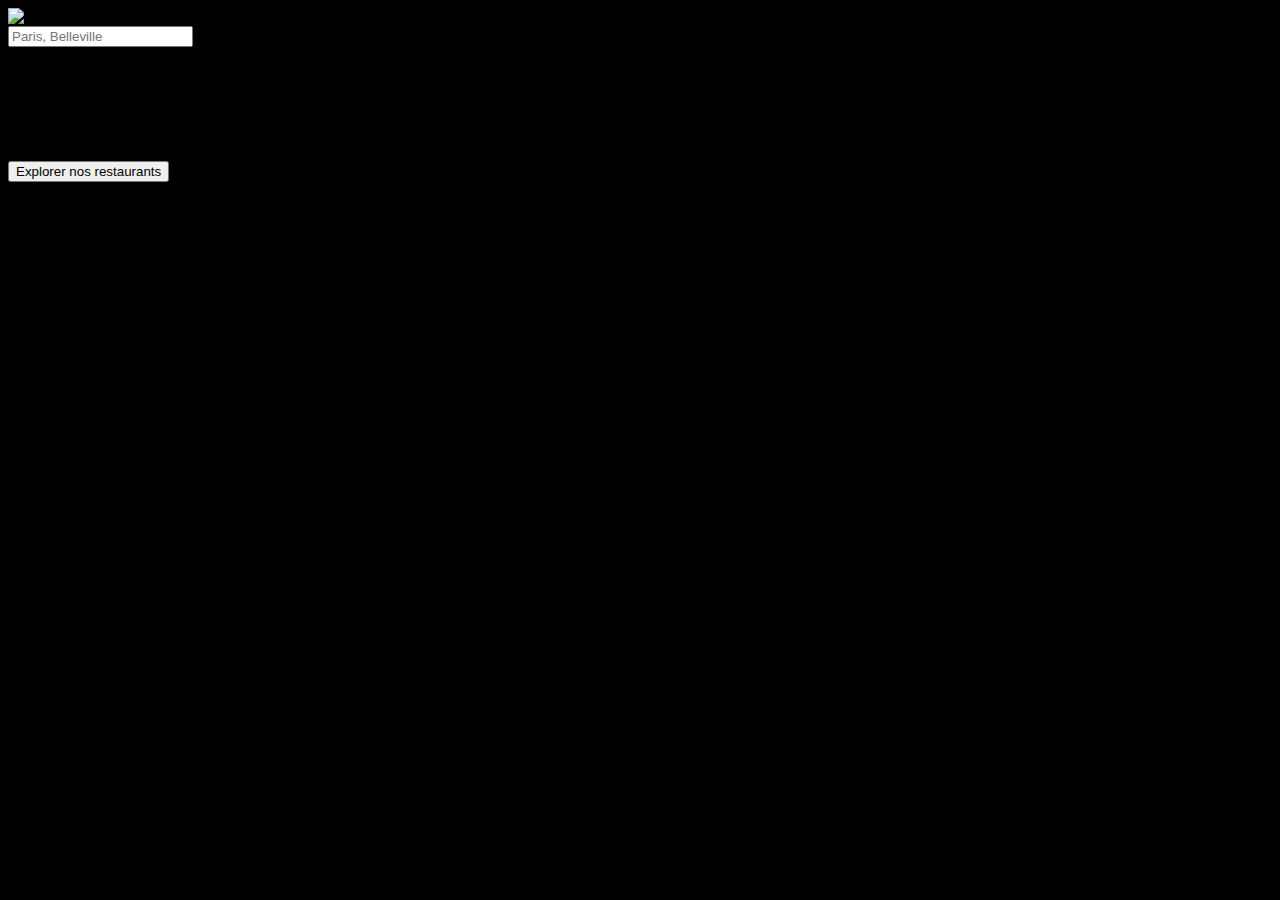
==== index.html @ ef5c5a86 "formulaire" ====
<!DOCTYPE html>
<html lang="fr">
<head>
    <meta charset="UTF-8">
    <meta name="viewport" content="width=device-width, initial-scale=1, maximum-scale=1">
    <link rel="stylesheet" href="style.css" />
    <title>Oh my food</title>
</head>
<body>
    <header>
        <div id="logo">
            <img src="images/logo/ohmyfood.png" alt="Oh my food">
        </div>
    </header>
    <section id="recherche">
        <form>
            <div id="barre-recherche">
                <i id="map" class="fas fa-map-marker-alt"></i>
                <input id="text" type="text" placeholder="Paris, Belleville"/>
            </div>
            <div>
                <h1>Réservez le menu qui vous convient</h1>
                <p>découvrez des restaurants d'exception, séléctionnés par nos soins.</p>
                <button>
                    <span>Explorer nos restaurants</span>
                </button>
            </div>
        </form>
    </section>
</body>
</html>
---- style.css ----
body {
  background: black;
}

/*# sourceMappingURL=style.css.map */
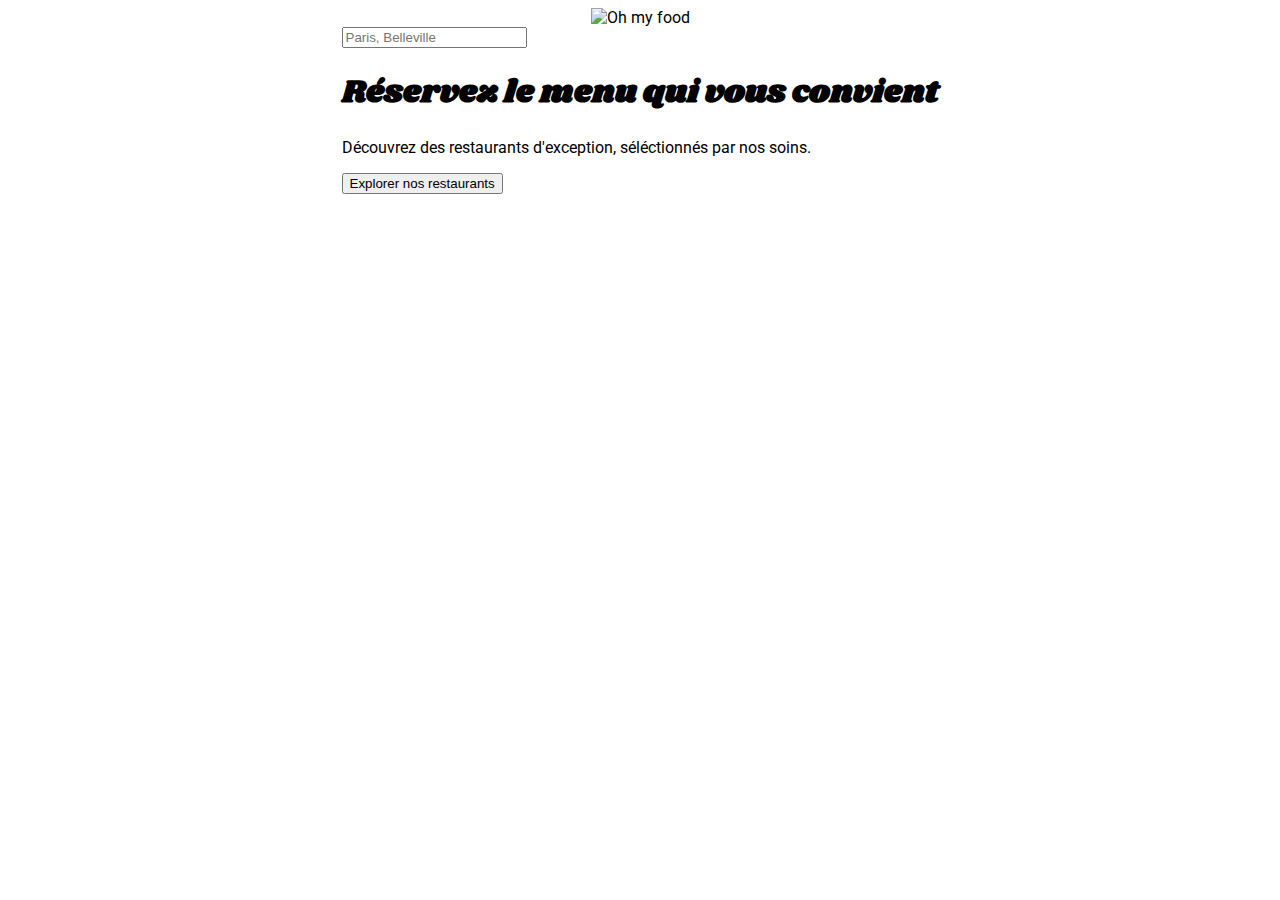
==== commit 659beacc: "alignement fichier" ====
--- a/index.html
+++ b/index.html
@@ -4,6 +4,9 @@
     <meta charset="UTF-8">
     <meta name="viewport" content="width=device-width, initial-scale=1, maximum-scale=1">
     <link rel="stylesheet" href="style.css" />
+    <link rel="preconnect" href="https://fonts.googleapis.com">
+    <link rel="preconnect" href="https://fonts.gstatic.com" crossorigin>
+    <link href="https://fonts.googleapis.com/css2?family=Roboto:wght@400;700&family=Shrikhand&display=swap" rel="stylesheet">
     <title>Oh my food</title>
 </head>
 <body>
@@ -20,7 +23,7 @@
             </div>
             <div>
                 <h1>Réservez le menu qui vous convient</h1>
-                <p>découvrez des restaurants d'exception, séléctionnés par nos soins.</p>
+                <p>Découvrez des restaurants d'exception, séléctionnés par nos soins.</p>
                 <button>
                     <span>Explorer nos restaurants</span>
                 </button>
--- a/style.css
+++ b/style.css
@@ -1,5 +1,18 @@
 body {
-  background: black;
+  font-family: "Roboto", sans-serif;
+  display: flex;
+  flex-direction: column;
+  align-items: center;
+}
+
+h1 {
+  font-family: "Shrikhand", cursive;
+}
+
+.recherche {
+  padding: 10%;
+  display: flex;
+  justify-content: center;
 }
 
 /*# sourceMappingURL=style.css.map */
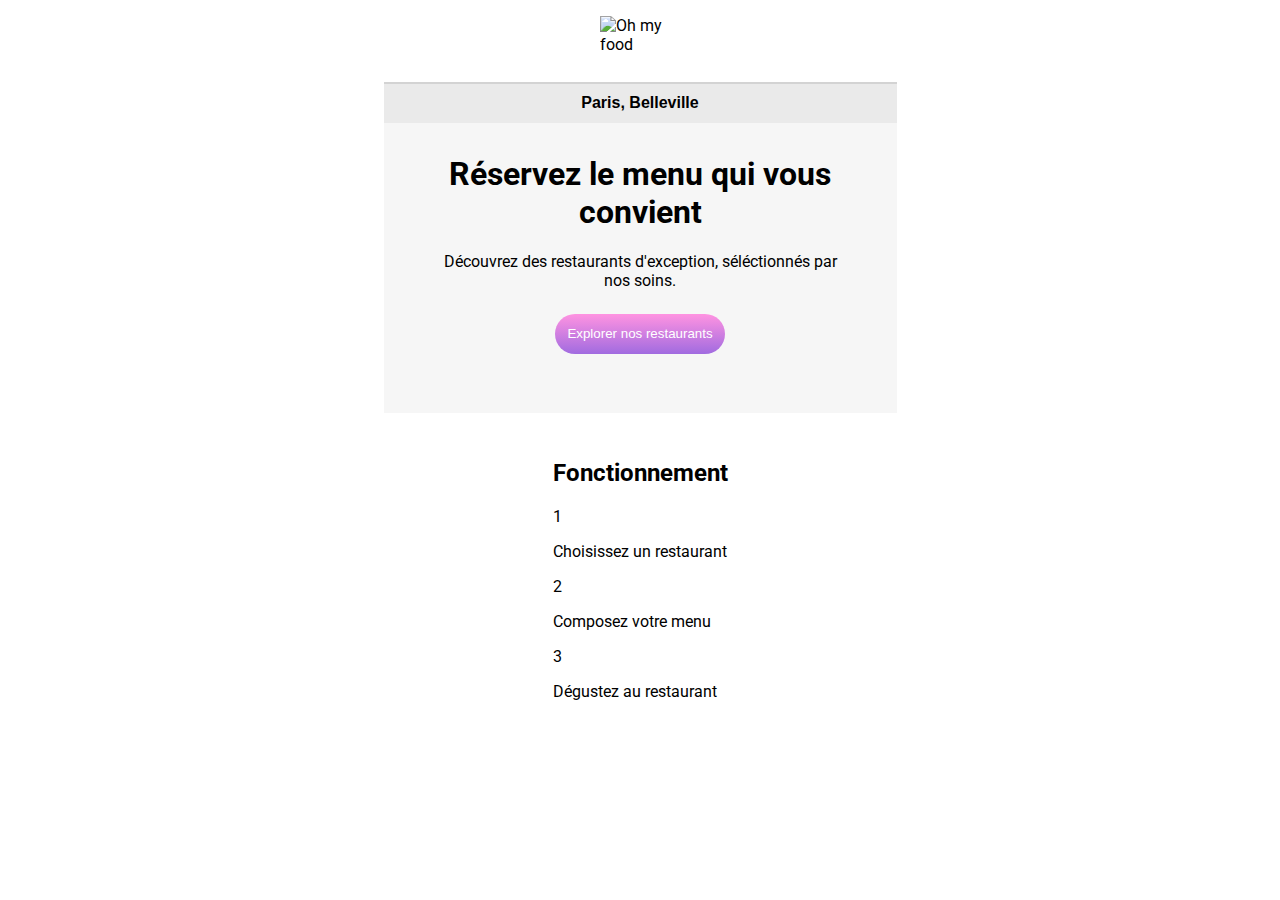
==== commit 707efad5: "fomulaire fini" ====
--- a/index.html
+++ b/index.html
@@ -7,6 +7,7 @@
     <link rel="preconnect" href="https://fonts.googleapis.com">
     <link rel="preconnect" href="https://fonts.gstatic.com" crossorigin>
     <link href="https://fonts.googleapis.com/css2?family=Roboto:wght@400;700&family=Shrikhand&display=swap" rel="stylesheet">
+    <script src="https://kit.fontawesome.com/244521d1a9.js" crossorigin="anonymous"></script>
     <title>Oh my food</title>
 </head>
 <body>
@@ -21,7 +22,7 @@
                 <i id="map" class="fas fa-map-marker-alt"></i>
                 <input id="text" type="text" placeholder="Paris, Belleville"/>
             </div>
-            <div>
+            <div id="texte-recherche">
                 <h1>Réservez le menu qui vous convient</h1>
                 <p>Découvrez des restaurants d'exception, séléctionnés par nos soins.</p>
                 <button>
@@ -30,5 +31,25 @@
             </div>
         </form>
     </section>
+    <section id="fonctionnement">
+        <h2>Fonctionnement</h2>
+        <div>
+            <div class="ligne-fonc">
+                <span>1</span>
+                <i class="fa-solid fa-mobile-screen-button"></i>
+                <p>Choisissez un restaurant</p>
+            </div>
+            <div class="ligne-fonc">
+                <span>2</span>
+                <i class="fa-solid fa-list-ul"></i>
+                <p>Composez votre menu</p>
+            </div>
+            <div class="ligne-fonc">
+                <span>3</span>
+                <i class="fa-solid fa-store"></i>
+                <p>Dégustez au restaurant</p>
+            </div>
+        </div>
+    </section>
 </body>
 </html>--- a/style.css
+++ b/style.css
@@ -3,16 +3,56 @@
   display: flex;
   flex-direction: column;
   align-items: center;
+  margin: 1% 0%;
 }
 
-h1 {
-  font-family: "Shrikhand", cursive;
+img {
+  object-fit: cover;
 }
 
-.recherche {
-  padding: 10%;
+#logo {
+  padding: 3% 10%;
+}
+#logo img {
   display: flex;
   justify-content: center;
+  width: 100%;
+}
+
+#recherche {
+  padding: 0;
+  margin: 2% 0;
+}
+#recherche #barre-recherche {
+  display: flex;
+  justify-content: center;
+  background-color: #eaeaea;
+  padding: 2%;
+  box-shadow: inset 0 2px lightgrey;
+}
+#recherche #text {
+  display: flex;
+  border: none;
+  background-color: #eaeaea;
+  text-align: center;
+  font-size: 16px;
+  font-weight: bold;
+}
+#recherche #text::placeholder {
+  color: black;
+}
+#recherche #texte-recherche {
+  text-align: center;
+  padding: 2% 10% 10% 10%;
+  background-color: #f6f6f6;
+}
+#recherche button {
+  color: white;
+  background: linear-gradient(#ff93e1, #a16be0);
+  border-radius: 30px;
+  padding: 3%;
+  border: none;
+  margin: 2%;
 }
 
 /*# sourceMappingURL=style.css.map */
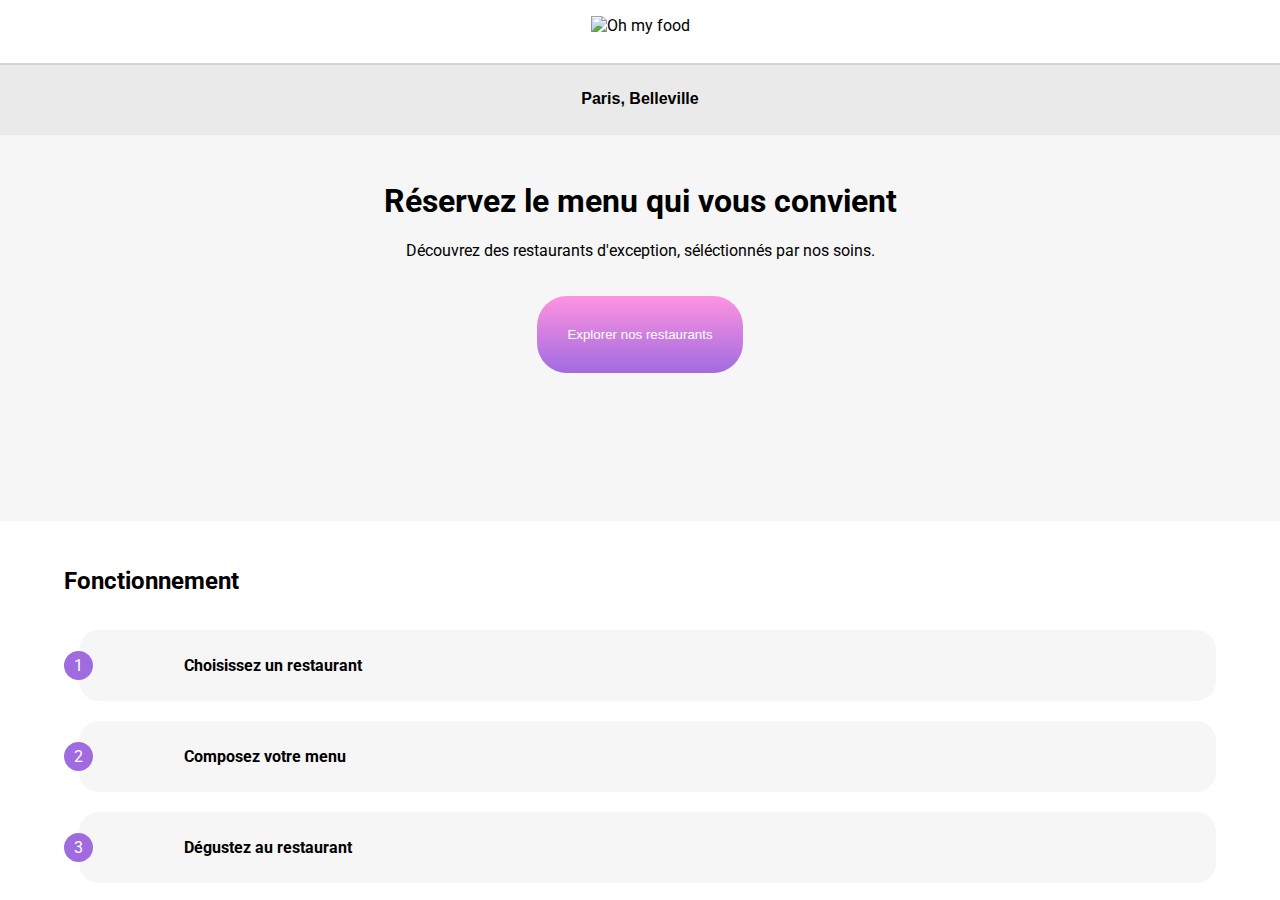
==== commit c49fdc47: "partit fonctionnement" ====
--- a/index.html
+++ b/index.html
@@ -33,20 +33,20 @@
     </section>
     <section id="fonctionnement">
         <h2>Fonctionnement</h2>
-        <div>
+        <div id="ordre-fonc">
             <div class="ligne-fonc">
                 <span>1</span>
-                <i class="fa-solid fa-mobile-screen-button"></i>
+                <i class="fas fa-mobile-alt"></i>
                 <p>Choisissez un restaurant</p>
             </div>
             <div class="ligne-fonc">
                 <span>2</span>
-                <i class="fa-solid fa-list-ul"></i>
+                <i class="fas fa-list-ul"></i>
                 <p>Composez votre menu</p>
             </div>
             <div class="ligne-fonc">
                 <span>3</span>
-                <i class="fa-solid fa-store"></i>
+                <i class="fas fa-store"></i>
                 <p>Dégustez au restaurant</p>
             </div>
         </div>
--- a/style.css
+++ b/style.css
@@ -4,6 +4,7 @@
   flex-direction: column;
   align-items: center;
   margin: 1% 0%;
+  width: 100%;
 }
 
 img {
@@ -11,17 +12,17 @@
 }
 
 #logo {
-  padding: 3% 10%;
+  padding: 3% 0;
 }
 #logo img {
   display: flex;
   justify-content: center;
-  width: 100%;
 }
 
 #recherche {
   padding: 0;
   margin: 2% 0;
+  width: 100%;
 }
 #recherche #barre-recherche {
   display: flex;
@@ -55,4 +56,48 @@
   margin: 2%;
 }
 
+#fonctionnement {
+  width: 90%;
+}
+#fonctionnement h2 {
+  margin-bottom: 35px;
+}
+#fonctionnement #ordre-fonc {
+  display: flex;
+  flex-direction: column;
+  gap: 20px;
+}
+#fonctionnement .ligne-fonc {
+  display: flex;
+  align-items: center;
+  gap: 25px;
+  background-color: #f6f6f6;
+  border-radius: 20px;
+  padding: 10px 0;
+  margin-left: 15px;
+}
+#fonctionnement span {
+  display: flex;
+  align-items: center;
+  justify-content: center;
+  color: white;
+  background-color: #a16be0;
+  padding: 12px;
+  border-radius: 50%;
+  width: 5px;
+  height: 5px;
+  margin-left: -15px;
+}
+#fonctionnement .fas {
+  display: flex;
+  align-items: center;
+  justify-content: center;
+  color: grey;
+  padding: 15px;
+  width: 1%;
+}
+#fonctionnement p {
+  font-weight: bold;
+}
+
 /*# sourceMappingURL=style.css.map */
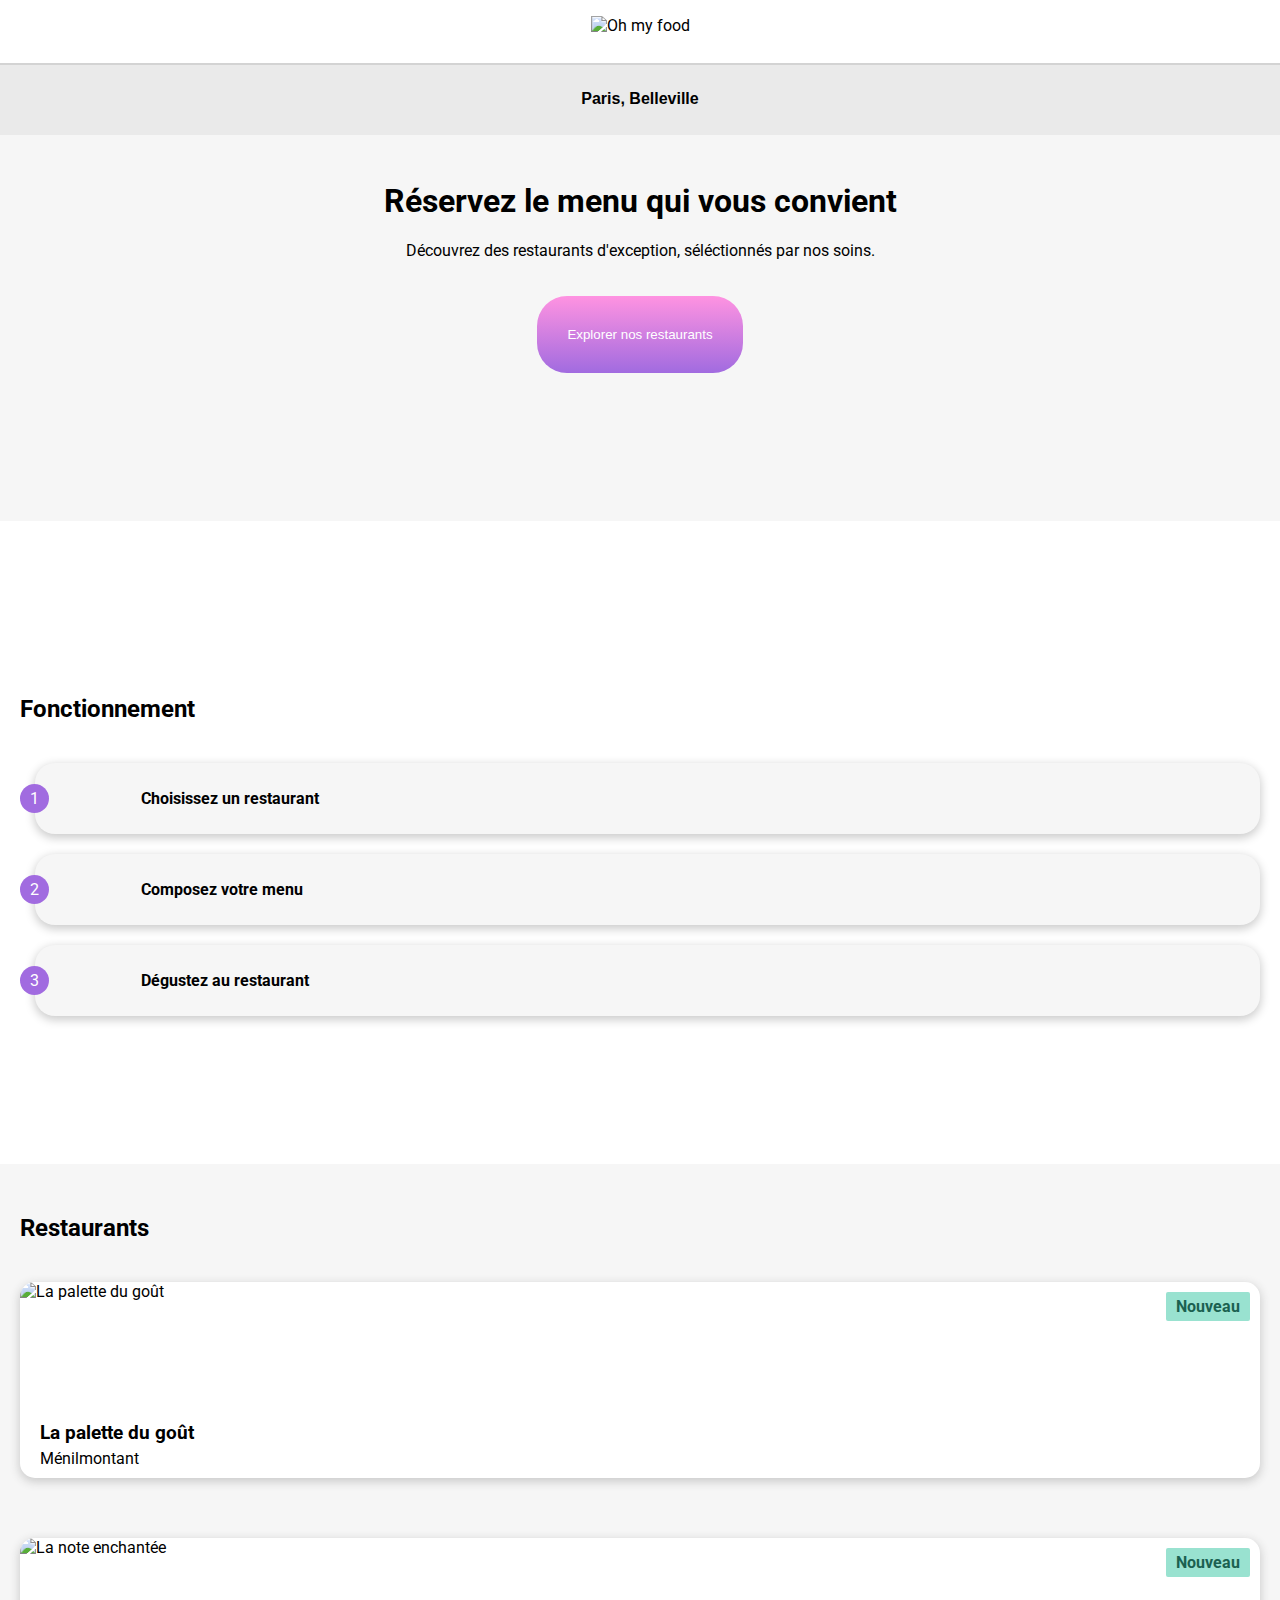
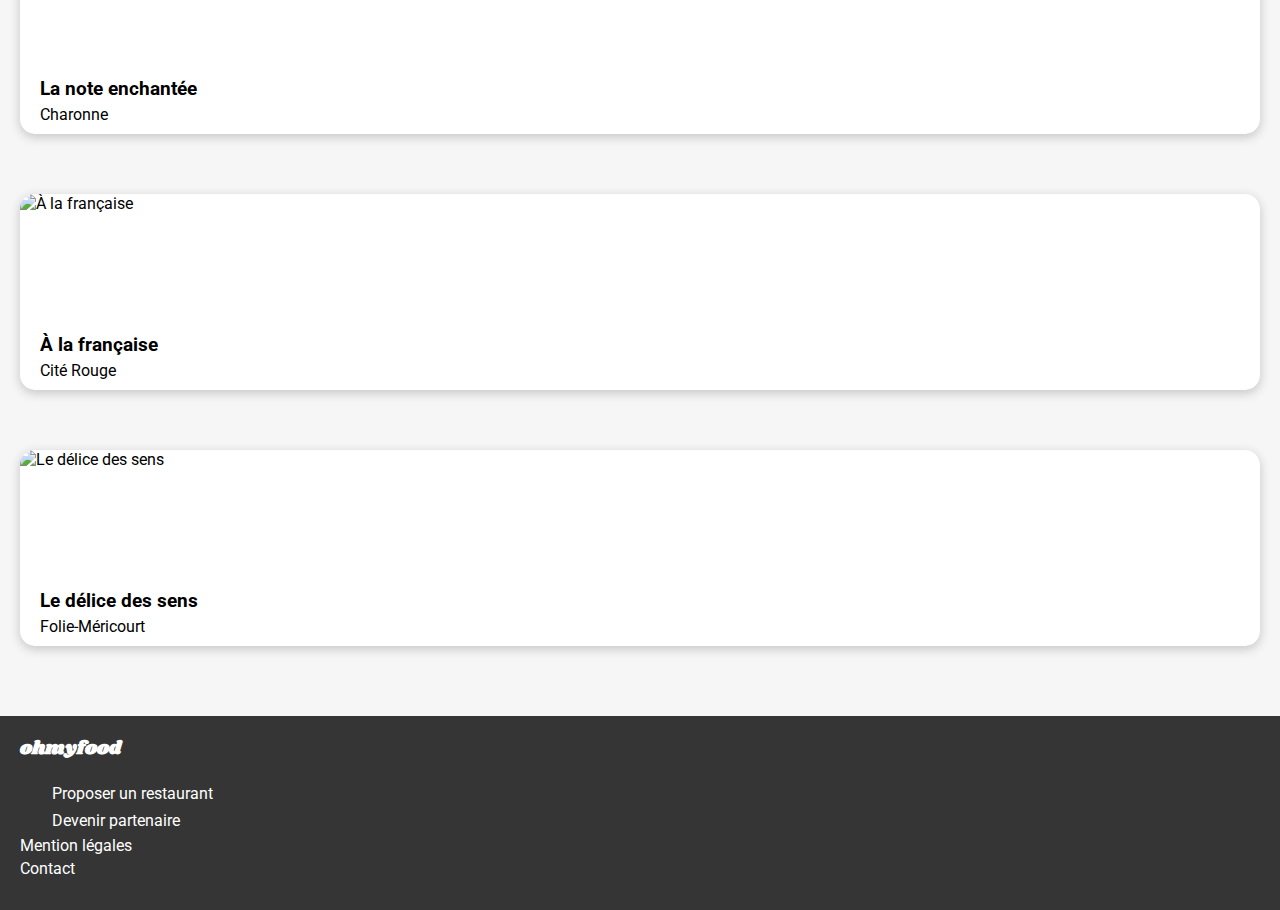
==== commit fd450a21: "footer" ====
--- a/index.html
+++ b/index.html
@@ -51,5 +51,75 @@
             </div>
         </div>
     </section>
+    <section id="resto" >   
+        <h2>Restaurants</h2>
+            <div class="menu">
+                <div class="nouveau">
+                    <p>Nouveau</p>
+                </div>
+                <img src="images/restaurants/jay-wennington-N_Y88TWmGwA-unsplash.jpg" alt="La palette du goût">
+                <div class="text-menu">
+                    <div>
+                        <h3>La palette du goût</h3>
+                        <P>Ménilmontant</P>
+                    </div>
+                    <div class="like"> 
+                        <i class="fas fa-heart"></i>
+                    </div>   
+                </div>
+            </div>
+            <div class="menu">
+                <div class="nouveau">
+                    <p>Nouveau</p>
+                </div>
+                <img src="images/restaurants/stil-u2Lp8tXIcjw-unsplash.jpg" alt="La note enchantée">
+                <div class="text-menu">
+                    <div>
+                        <h3>La note enchantée</h3>
+                        <P>Charonne</P>
+                    </div>
+                    <div class="like"> 
+                        <i class="fas fa-heart"></i>
+                    </div>
+                </div>
+            </div>
+            <div class="menu">
+                <img src="images/restaurants/toa-heftiba-DQKerTsQwi0-unsplash.jpg" alt="À la française">
+                <div class="text-menu">
+                    <div>    
+                        <h3>À la française</h3>
+                        <P>Cité Rouge</P>
+                    </div>            
+                    <div class="like"> 
+                        <i class="fas fa-heart"></i>
+                    </div>
+                </div>
+            </div>
+            <div class="menu">
+                <img src="images/restaurants/louis-hansel-shotsoflouis-qNBGVyOCY8Q-unsplash.jpg" alt="Le délice des sens">
+                <div class="text-menu">
+                    <div>
+                        <h3>Le délice des sens</h3>
+                        <P>Folie-Méricourt</P>
+                    </div>
+                    <div class="like"> 
+                        <i class="fas fa-heart"></i>
+                    </div>
+                </div>
+            </div>
+    </section>
+    <footer>
+        <h3>ohmyfood</h3>
+        <div class="foot">
+            <i class="fas fa-utensils"></i>
+            <p>Proposer un restaurant</p>
+        </div>
+        <div class="foot">
+            <i class="fas fa-hands-helping"></i>
+            <p>Devenir partenaire</p>
+        </div>
+        <p>Mention légales</p>
+        <p>Contact</p>
+    </footer>
 </body>
 </html>--- a/style.css
+++ b/style.css
@@ -3,7 +3,7 @@
   display: flex;
   flex-direction: column;
   align-items: center;
-  margin: 1% 0%;
+  margin: 1% 0 0 0;
   width: 100%;
 }
 
@@ -11,12 +11,17 @@
   object-fit: cover;
 }
 
+a {
+  text-decoration: none;
+}
+
 #logo {
   padding: 3% 0;
 }
 #logo img {
   display: flex;
   justify-content: center;
+  width: 100%;
 }
 
 #recherche {
@@ -57,15 +62,17 @@
 }
 
 #fonctionnement {
-  width: 90%;
+  width: 100%;
+  margin: 10%;
 }
 #fonctionnement h2 {
-  margin-bottom: 35px;
+  margin: 20px;
 }
 #fonctionnement #ordre-fonc {
   display: flex;
   flex-direction: column;
   gap: 20px;
+  padding: 20px;
 }
 #fonctionnement .ligne-fonc {
   display: flex;
@@ -75,6 +82,7 @@
   border-radius: 20px;
   padding: 10px 0;
   margin-left: 15px;
+  box-shadow: 0px 3px 10px 1px #CCCCCC;
 }
 #fonctionnement span {
   display: flex;
@@ -98,6 +106,121 @@
 }
 #fonctionnement p {
   font-weight: bold;
+  padding-right: 20px;
+}
+
+#resto {
+  display: flex;
+  flex-direction: column;
+  width: 100%;
+  background-color: #f6f6f6;
+  gap: 20px;
+  padding-bottom: 50px;
+}
+#resto h2 {
+  margin: 50px 0 0 20px;
+}
+#resto .menu {
+  border-radius: 15px;
+  color: black;
+  background-color: white;
+  margin: 20px;
+  box-shadow: 0px 3px 10px 1px #CCCCCC;
+}
+#resto .menu .nouveau {
+  position: absolute;
+  background-color: #99E2D0;
+  right: 30px;
+  margin-top: 10px;
+  border-radius: 2px;
+}
+#resto .menu .nouveau p {
+  margin: 5px 10px;
+  color: #1b6150;
+  font-weight: bold;
+}
+#resto .menu img {
+  display: flex;
+  width: 100%;
+  height: 125px;
+  border-radius: 15px 15px 0 0;
+}
+#resto .menu .text-menu {
+  display: flex;
+  flex-direction: row;
+  align-items: center;
+  justify-content: space-between;
+  padding: 0 20px;
+}
+#resto .menu .text-menu h3 {
+  margin: 15px 0px 0px 0px;
+}
+#resto .menu .text-menu p {
+  margin: 5px 0px 10px 0px;
+}
+#resto .menu .text-menu .fa-heart {
+  color: white;
+  font-size: xx-large;
+  -webkit-text-stroke-color: black;
+  -webkit-text-stroke-width: 2px;
+}
+#resto .menu .text-menu .fa-heart:hover {
+  animation: heart 0.5s linear forwards;
+}
+@keyframes heart {
+  0% {
+    opacity: 0.25;
+    background: linear-gradient(#a16be0, #ff93e1);
+    -webkit-background-clip: text;
+    color: transparent;
+    -webkit-text-stroke-width: 0;
+  }
+  50% {
+    opacity: 0.5;
+    background: linear-gradient(#a16be0, #ff93e1);
+    -webkit-background-clip: text;
+    color: transparent;
+    -webkit-text-stroke-width: 0;
+  }
+  100% {
+    opacity: 1;
+    background: linear-gradient(#a16be0, #ff93e1);
+    -webkit-background-clip: text;
+    color: transparent;
+    -webkit-text-stroke-width: 0;
+  }
+}
+#resto .menu .text-menu .fa-heart:active {
+  background: linear-gradient(#a16be0, #ff93e1);
+  -webkit-background-clip: text;
+  color: transparent;
+  -webkit-text-stroke-width: 0;
+}
+
+footer {
+  width: 100%;
+  display: flex;
+  flex-direction: column;
+  background-color: #353535;
+  color: white;
+  padding-bottom: 30px;
+}
+footer h3 {
+  font-family: "shrikhand", sans-serif;
+  padding: 0 20px;
+}
+footer .foot {
+  display: flex;
+  flex-direction: row;
+  align-items: center;
+  margin: 2px 20px;
+}
+footer .fas {
+  width: 1%;
+  font-size: small;
+}
+footer p {
+  margin: 2px 20px;
 }
 
 /*# sourceMappingURL=style.css.map */
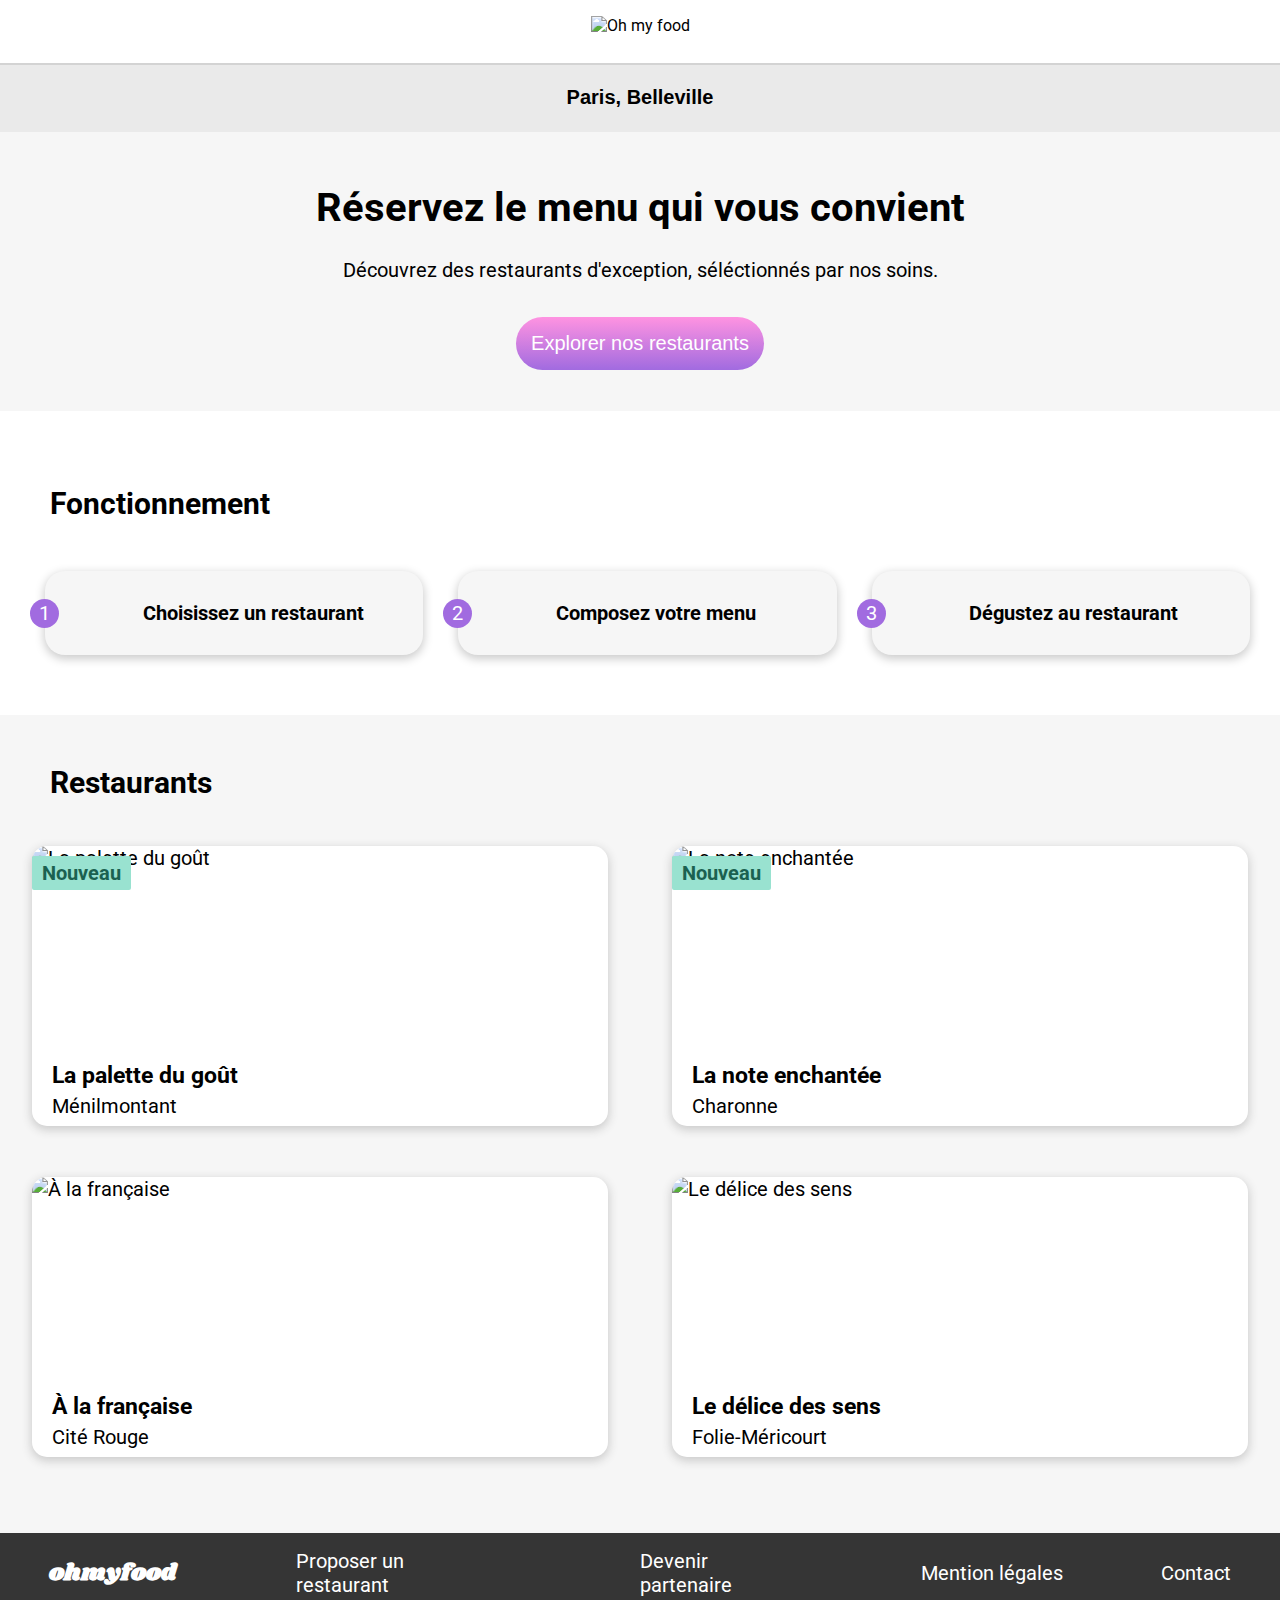
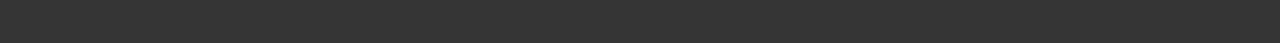
==== commit 565445fb: "page fini" ====
--- a/index.html
+++ b/index.html
@@ -53,6 +53,7 @@
     </section>
     <section id="resto" >   
         <h2>Restaurants</h2>
+        <div id="ordre-menu">
             <div class="menu">
                 <div class="nouveau">
                     <p>Nouveau</p>
@@ -107,6 +108,7 @@
                     </div>
                 </div>
             </div>
+        </div>
     </section>
     <footer>
         <h3>ohmyfood</h3>
--- a/style.css
+++ b/style.css
@@ -33,8 +33,9 @@
   display: flex;
   justify-content: center;
   background-color: #eaeaea;
-  padding: 2%;
+  padding: 1%;
   box-shadow: inset 0 2px lightgrey;
+  align-items: center;
 }
 #recherche #text {
   display: flex;
@@ -43,27 +44,29 @@
   text-align: center;
   font-size: 16px;
   font-weight: bold;
+  padding: 10px;
 }
 #recherche #text::placeholder {
   color: black;
 }
 #recherche #texte-recherche {
   text-align: center;
-  padding: 2% 10% 10% 10%;
+  padding: 2% 10% 2% 10%;
   background-color: #f6f6f6;
 }
 #recherche button {
   color: white;
   background: linear-gradient(#ff93e1, #a16be0);
   border-radius: 30px;
-  padding: 3%;
+  padding: 15px;
   border: none;
-  margin: 2%;
+  margin: 15px;
+  font-size: inherit;
 }
 
 #fonctionnement {
   width: 100%;
-  margin: 10%;
+  margin: 10px 0 30px 0;
 }
 #fonctionnement h2 {
   margin: 20px;
@@ -124,7 +127,7 @@
   border-radius: 15px;
   color: black;
   background-color: white;
-  margin: 20px;
+  margin: 2%;
   box-shadow: 0px 3px 10px 1px #CCCCCC;
 }
 #resto .menu .nouveau {
@@ -223,4 +226,68 @@
   margin: 2px 20px;
 }
 
+/* ---------------------------- Tablettes ---------------------------- */
+@media screen and (min-width: 768px) {
+  #fonctionnement h2 {
+    padding: 0 30px;
+  }
+  #fonctionnement #ordre-fonc {
+    display: flex;
+    flex-direction: row;
+    justify-content: space-around;
+    padding: 30px;
+  }
+  #fonctionnement #ordre-fonc .ligne-fonc {
+    width: 33%;
+  }
+
+  #resto h2 {
+    padding: 0 30px;
+  }
+  #resto #ordre-menu {
+    display: flex;
+    flex-direction: row;
+    justify-content: space-around;
+    flex-wrap: wrap;
+  }
+  #resto #ordre-menu .menu {
+    width: 45%;
+    height: 280px;
+  }
+  #resto #ordre-menu img {
+    height: 200px;
+  }
+  #resto #ordre-menu .nouveau {
+    right: inherit;
+  }
+
+  footer {
+    flex-direction: row;
+    align-items: center;
+    justify-content: space-around;
+  }
+}
+/* ---------------------------- Desktop ---------------------------- */
+@media screen and (min-width: 992px) {
+  #recherche {
+    font-size: 20px;
+  }
+  #recherche #text {
+    font-size: 20px;
+  }
+
+  #fonctionnement {
+    font-size: 20px;
+    margin: 30px;
+  }
+
+  #resto {
+    font-size: 20px;
+  }
+
+  footer {
+    font-size: 20px;
+  }
+}
+
 /*# sourceMappingURL=style.css.map */
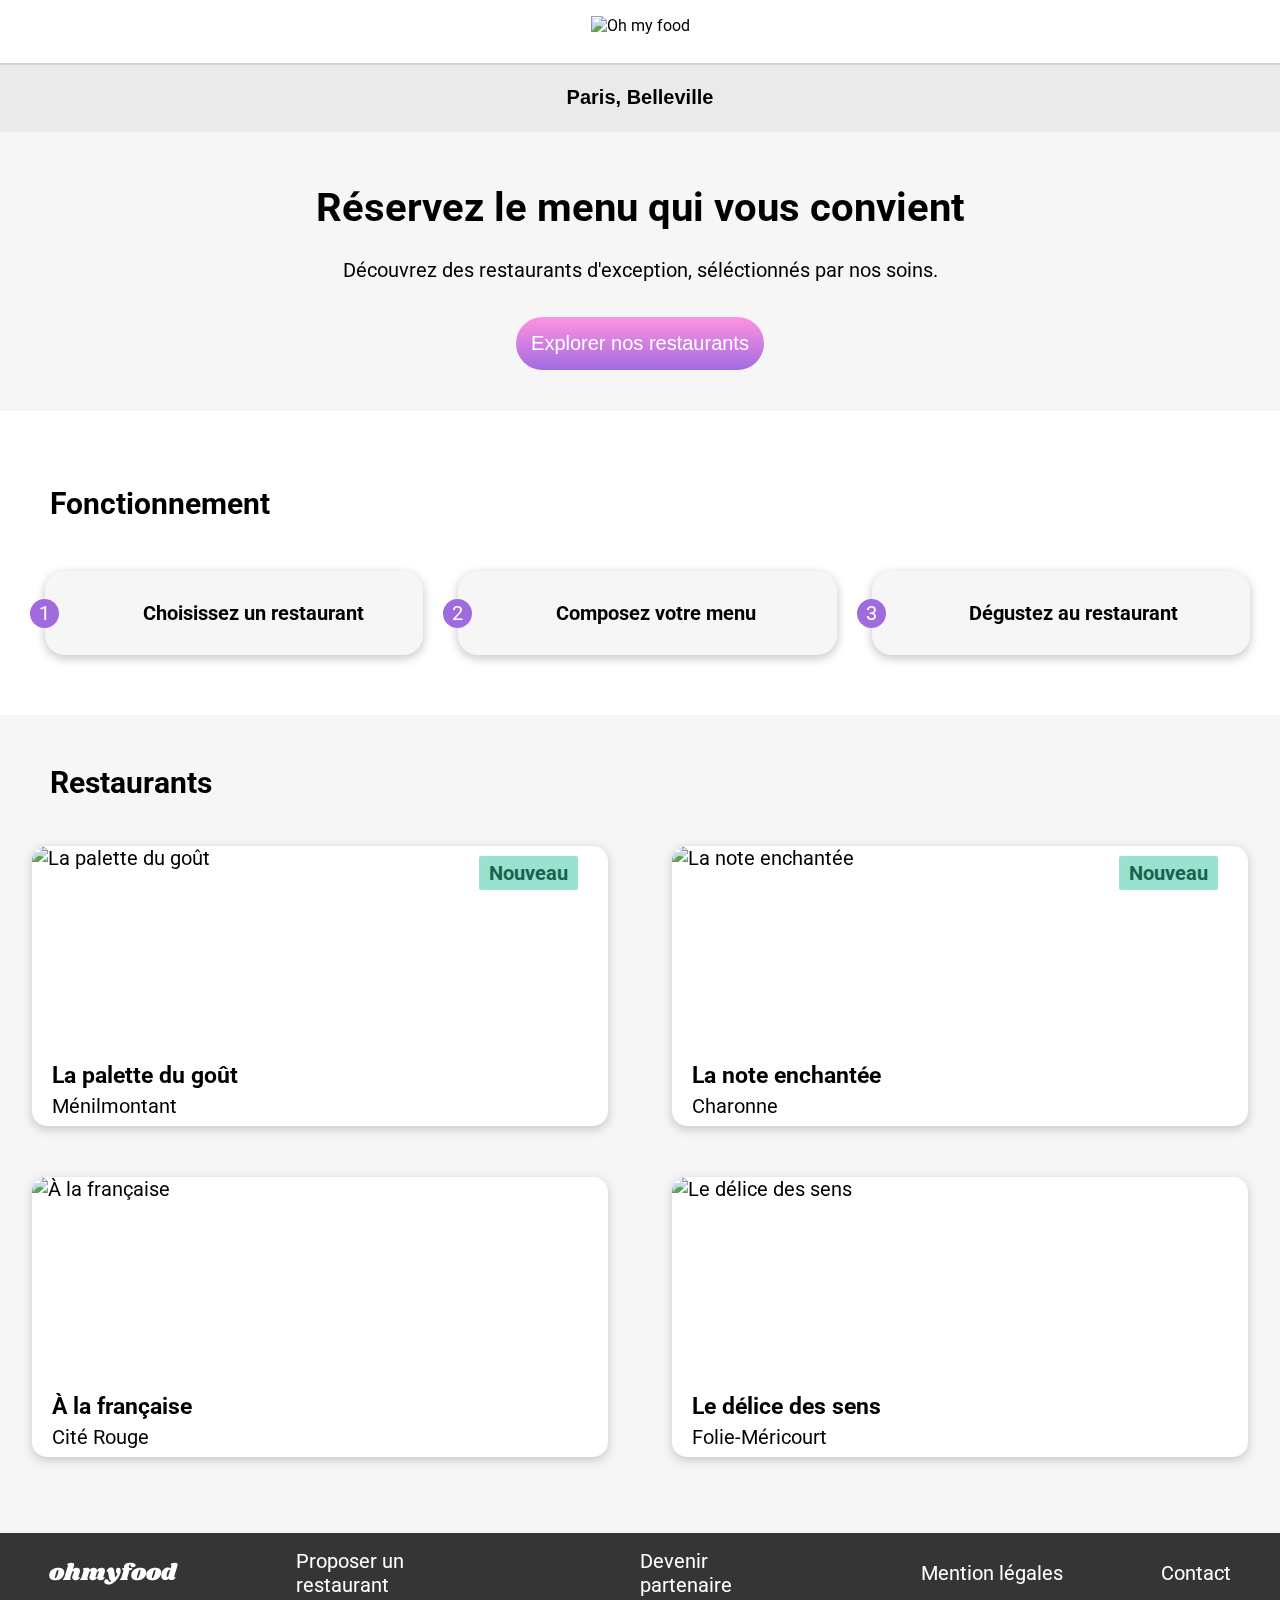
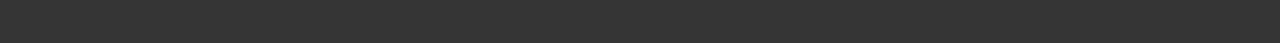
==== commit c9edcaac: "info" ====
--- a/index.html
+++ b/index.html
@@ -11,9 +11,13 @@
     <title>Oh my food</title>
 </head>
 <body>
+    <div id="page_chargement">
+        <div id="chargement">
+        </div>
+    </div>
     <header>
         <div id="logo">
-            <img src="images/logo/ohmyfood.png" alt="Oh my food">
+            <img src="images/logo/ohmyfood@2x.svg" alt="Oh my food">
         </div>
     </header>
     <section id="recherche">
@@ -25,9 +29,11 @@
             <div id="texte-recherche">
                 <h1>Réservez le menu qui vous convient</h1>
                 <p>Découvrez des restaurants d'exception, séléctionnés par nos soins.</p>
-                <button>
-                    <span>Explorer nos restaurants</span>
-                </button>
+                <a href="#resto">
+                    <button>
+                        <span>Explorer nos restaurants</span>
+                    </button>
+                </a>
             </div>
         </form>
     </section>
@@ -55,54 +61,70 @@
         <h2>Restaurants</h2>
         <div id="ordre-menu">
             <div class="menu">
-                <div class="nouveau">
-                    <p>Nouveau</p>
-                </div>
-                <img src="images/restaurants/jay-wennington-N_Y88TWmGwA-unsplash.jpg" alt="La palette du goût">
+                <a href="menu_palette.html">
+                    <div class="nouveau">
+                        <p>Nouveau</p>
+                    </div> 
+                    <img src="images/restaurants/jay-wennington-N_Y88TWmGwA-unsplash.jpg" alt="La palette du goût">
+                </a>
                 <div class="text-menu">
-                    <div>
-                        <h3>La palette du goût</h3>
-                        <P>Ménilmontant</P>
-                    </div>
+                    <a href="menu_palette.html">
+                        <div>
+                            <h3>La palette du goût</h3>
+                            <P>Ménilmontant</P>
+                        </div>
+                    </a>
                     <div class="like"> 
                         <i class="fas fa-heart"></i>
                     </div>   
                 </div>
             </div>
             <div class="menu">
-                <div class="nouveau">
-                    <p>Nouveau</p>
-                </div>
-                <img src="images/restaurants/stil-u2Lp8tXIcjw-unsplash.jpg" alt="La note enchantée">
+                <a href="menu_note.html">
+                    <div class="nouveau">
+                        <p>Nouveau</p>
+                    </div>
+                    <img src="images/restaurants/stil-u2Lp8tXIcjw-unsplash.jpg" alt="La note enchantée">
+                </a>
                 <div class="text-menu">
-                    <div>
-                        <h3>La note enchantée</h3>
-                        <P>Charonne</P>
-                    </div>
+                    <a href="menu_note.html">
+                        <div>
+                            <h3>La note enchantée</h3>
+                            <P>Charonne</P>
+                        </div>
+                    </a>
                     <div class="like"> 
                         <i class="fas fa-heart"></i>
                     </div>
                 </div>
             </div>
             <div class="menu">
-                <img src="images/restaurants/toa-heftiba-DQKerTsQwi0-unsplash.jpg" alt="À la française">
+                <a href="menu_francaise.html">
+                    <img src="images/restaurants/toa-heftiba-DQKerTsQwi0-unsplash.jpg" alt="À la française">
+                </a>
                 <div class="text-menu">
-                    <div>    
-                        <h3>À la française</h3>
-                        <P>Cité Rouge</P>
-                    </div>            
+                    <a href="menu_francaise.html">
+                        <div>    
+                            <h3>À la française</h3>
+                            <P>Cité Rouge</P>
+                        </div> 
+                    </a>          
                     <div class="like"> 
                         <i class="fas fa-heart"></i>
                     </div>
                 </div>
             </div>
             <div class="menu">
-                <img src="images/restaurants/louis-hansel-shotsoflouis-qNBGVyOCY8Q-unsplash.jpg" alt="Le délice des sens">
+                <a href="menu_delice.html">
+                    <img src="images/restaurants/louis-hansel-shotsoflouis-qNBGVyOCY8Q-unsplash.jpg" alt="Le délice des sens">
+                </a>
                 <div class="text-menu">
-                    <div>
-                        <h3>Le délice des sens</h3>
-                        <P>Folie-Méricourt</P>
-                    </div>
+                    <a href="menu_delice.html">
+                        <div>
+                            <h3>Le délice des sens</h3>
+                            <P>Folie-Méricourt</P>
+                        </div>
+                    </a>
                     <div class="like"> 
                         <i class="fas fa-heart"></i>
                     </div>
--- a/style.css
+++ b/style.css
@@ -7,12 +7,59 @@
   width: 100%;
 }
 
+#page_chargement {
+  position: fixed;
+  inset: 0;
+  z-index: -10;
+  display: block;
+  opacity: 0;
+  background: white;
+  display: flex;
+  place-items: center;
+  animation: disparition 3s linear;
+}
+@keyframes disparition {
+  0% {
+    opacity: 1;
+    z-index: 100;
+  }
+  100% {
+    opacity: 1;
+    z-index: 100;
+    display: none;
+  }
+}
+#page_chargement #chargement {
+  border-right: 10px solid #99E2D0;
+  border-top: 10px solid #ff93e1;
+  border-left: 10px solid #a16be0;
+  border-bottom: 10px solid #f6f6f6;
+  border-radius: 50%;
+  width: 150px;
+  height: 150px;
+  margin: auto;
+  z-index: 0;
+  animation: rotation 3s linear infinite;
+}
+@keyframes rotation {
+  0% {
+    transform: rotate(0);
+  }
+  100% {
+    transform: rotate(360deg);
+  }
+}
+#page_chargement #chargement:after {
+  display: none;
+}
+
 img {
   object-fit: cover;
 }
 
 a {
   text-decoration: none;
+  color: black;
 }
 
 #logo {
@@ -62,6 +109,7 @@
   border: none;
   margin: 15px;
   font-size: inherit;
+  cursor: pointer;
 }
 
 #fonctionnement {
@@ -86,6 +134,14 @@
   padding: 10px 0;
   margin-left: 15px;
   box-shadow: 0px 3px 10px 1px #CCCCCC;
+  cursor: pointer;
+  transition: 0.5s ease-in-out;
+}
+#fonctionnement .ligne-fonc:hover {
+  background-color: #f5d8ed;
+}
+#fonctionnement .ligne-fonc:hover .fas {
+  color: #a16be0;
 }
 #fonctionnement span {
   display: flex;
@@ -129,6 +185,7 @@
   background-color: white;
   margin: 2%;
   box-shadow: 0px 3px 10px 1px #CCCCCC;
+  position: relative;
 }
 #resto .menu .nouveau {
   position: absolute;
@@ -166,6 +223,7 @@
   font-size: xx-large;
   -webkit-text-stroke-color: black;
   -webkit-text-stroke-width: 2px;
+  cursor: pointer;
 }
 #resto .menu .text-menu .fa-heart:hover {
   animation: heart 0.5s linear forwards;
@@ -193,12 +251,6 @@
     -webkit-text-stroke-width: 0;
   }
 }
-#resto .menu .text-menu .fa-heart:active {
-  background: linear-gradient(#a16be0, #ff93e1);
-  -webkit-background-clip: text;
-  color: transparent;
-  -webkit-text-stroke-width: 0;
-}
 
 footer {
   width: 100%;
@@ -211,6 +263,7 @@
 footer h3 {
   font-family: "shrikhand", sans-serif;
   padding: 0 20px;
+  font-weight: lighter;
 }
 footer .foot {
   display: flex;
@@ -227,7 +280,7 @@
 }
 
 /* ---------------------------- Tablettes ---------------------------- */
-@media screen and (min-width: 768px) {
+@media screen and (min-width: 800px) {
   #fonctionnement h2 {
     padding: 0 30px;
   }
@@ -257,9 +310,6 @@
   #resto #ordre-menu img {
     height: 200px;
   }
-  #resto #ordre-menu .nouveau {
-    right: inherit;
-  }
 
   footer {
     flex-direction: row;
@@ -268,7 +318,7 @@
   }
 }
 /* ---------------------------- Desktop ---------------------------- */
-@media screen and (min-width: 992px) {
+@media screen and (min-width: 1000px) {
   #recherche {
     font-size: 20px;
   }
